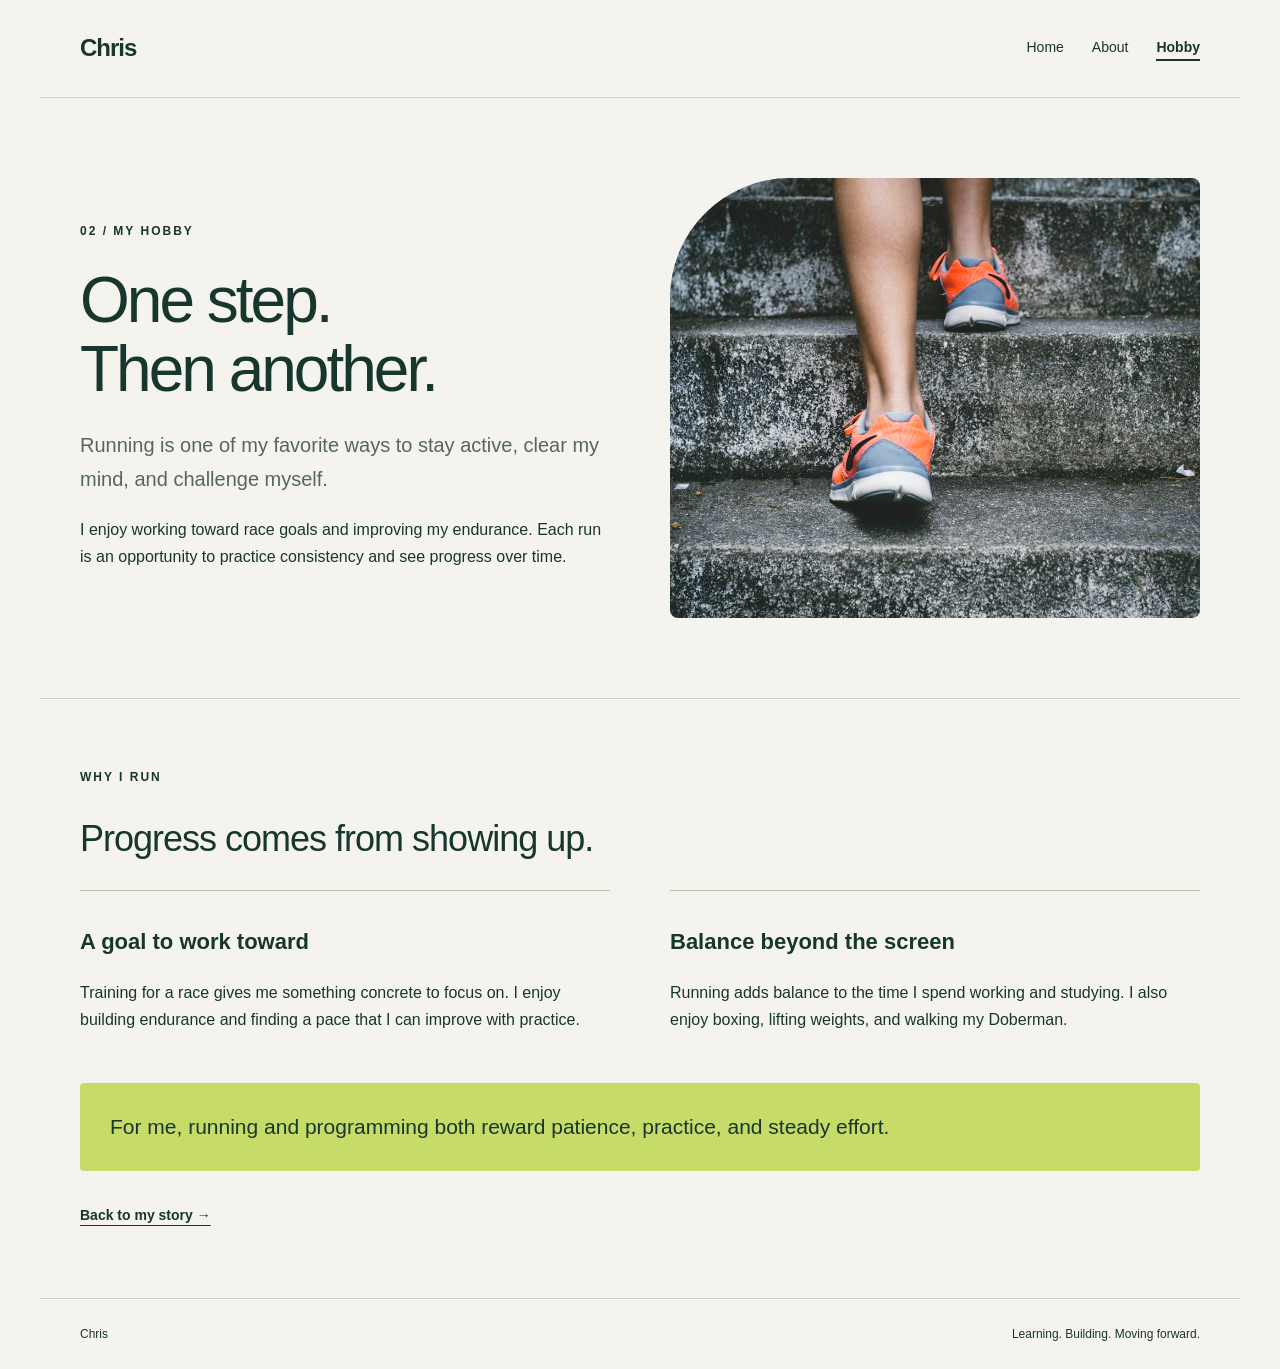
==== hobby.html @ c0fe8e09 "Update website content and photos" ====
<!DOCTYPE html>
<html lang="en">

<head>
    <meta charset="UTF-8">
    <meta name="viewport" content="width=device-width, initial-scale=1">
    <meta name="description" content="Chris: computer science student, aspiring software engineer, and runner.">
    <title>Hobby | Chris</title>
    <link rel="stylesheet" href="styles.css">
</head>

<body><a class="skip" href="#main">Skip to content</a>
    <header><a class="brand" href="index.html">Chris</a>
        <nav aria-label="Main navigation"><a href="index.html">Home</a><a href="about.html">About</a><a
                href="hobby.html" aria-current="page">Hobby</a></nav>
    </header>
    <main id="main">
        <section class="hero">
            <div>
                <p class="eyebrow">02 / My hobby</p>
                <h1>One step.<br>Then another.</h1>
                <p class="lead">Running is one of my favorite ways to stay active, clear my mind, and challenge myself.
                </p>
                <p>I enjoy working toward race goals and improving my endurance. Each run is an opportunity to practice
                    consistency and see progress over time.</p>
            </div>
            <figure><img src="images/running.jpg" alt="Runners moving along an outdoor path" width="1200" height="800">
            </figure>
        </section>
        <section class="intro">
            <p class="eyebrow">Why I run</p>
            <h2>Progress comes from showing up.</h2>
            <div class="columns">
                <article>
                    <h3>A goal to work toward</h3>
                    <p>Training for a race gives me something concrete to focus on. I enjoy building endurance and
                        finding a pace that I can improve with practice.</p>
                </article>
                <article>
                    <h3>Balance beyond the screen</h3>
                    <p>Running adds balance to the time I spend working and studying. I also enjoy boxing, lifting
                        weights, and walking my Doberman.</p>
                </article>
            </div>
            <blockquote>For me, running and programming both reward patience, practice, and steady effort.</blockquote>
            <a class="text-link" href="about.html">Back to my story →</a>
        </section>
    </main>
    <footer><span>Chris</span><span>Learning. Building. Moving forward.</span></footer>
</body>

</html>
---- styles.css ----
:root{color-scheme:light;--paper:#f5f3ed;--ink:#17362d;--accent:#c6db68;--muted:#56665e}*{box-sizing:border-box}body{margin:0;background:var(--paper);color:var(--ink);font-family:Arial,Helvetica,sans-serif;line-height:1.7}a{color:inherit;text-underline-offset:5px}header,main,footer{max-width:1200px;margin:auto}header{padding:28px 40px;display:flex;justify-content:space-between;align-items:center;border-bottom:1px solid #ccd2c6}.brand{text-decoration:none;font-weight:800;letter-spacing:-1px;font-size:24px}.brand span{font-size:15px;letter-spacing:0;font-weight:400}nav{display:flex;gap:28px}nav a{text-decoration:none;font-size:14px}nav a[aria-current]{border-bottom:2px solid var(--ink);font-weight:bold}.hero{padding:80px 40px;display:grid;grid-template-columns:1fr 1fr;align-items:center;gap:60px}.eyebrow,.number{text-transform:uppercase;letter-spacing:2px;font-size:12px;font-weight:bold}h1{font-size:clamp(42px,5vw,68px);line-height:1.08;letter-spacing:-3px;font-weight:500;margin:24px 0}h2{font-size:36px;line-height:1.2;letter-spacing:-1px;font-weight:500}h3{font-size:22px;line-height:1.3}p{max-width:60ch}.lead{font-size:20px;color:var(--muted)}figure{margin:0}img{display:block;width:100%;height:440px;object-fit:cover;border-radius:120px 8px 8px 8px}figcaption{font-size:11px;color:var(--muted);margin-top:10px}.buttons{display:flex;align-items:center;gap:24px;flex-wrap:wrap;margin-top:30px}.button{display:inline-block;background:var(--ink);color:white;padding:13px 23px;text-decoration:none;border-radius:4px}.button:hover{background:#315748}.text-link{font-size:14px;font-weight:bold}.intro{padding:56px 40px 70px;border-top:1px solid #ccd2c6}.columns{display:grid;grid-template-columns:1fr 1fr;gap:60px;margin:28px 0 34px}.columns article{border-top:1px solid #b6c1ad;padding-top:15px}.number{color:var(--muted)}blockquote{margin:30px 0;background:var(--accent);padding:26px 30px;font-size:21px;border-radius:4px}footer{padding:25px 40px;display:flex;justify-content:space-between;font-size:12px;border-top:1px solid #ccd2c6}.skip{position:absolute;left:16px;top:-100px;background:white;padding:10px;z-index:2}.skip:focus{top:10px}a:focus-visible{outline:3px solid #648120;outline-offset:5px}@media(max-width:700px){header{padding:20px;gap:20px;flex-wrap:wrap}.brand span{display:none}nav{gap:20px}.hero{grid-template-columns:1fr;padding:45px 20px;gap:25px}img{height:320px;border-top-left-radius:90px}.intro{padding:35px 20px}.columns{grid-template-columns:1fr;gap:20px}footer{padding:20px;gap:20px;flex-wrap:wrap}h1{letter-spacing:-2px}h2{font-size:30px}}
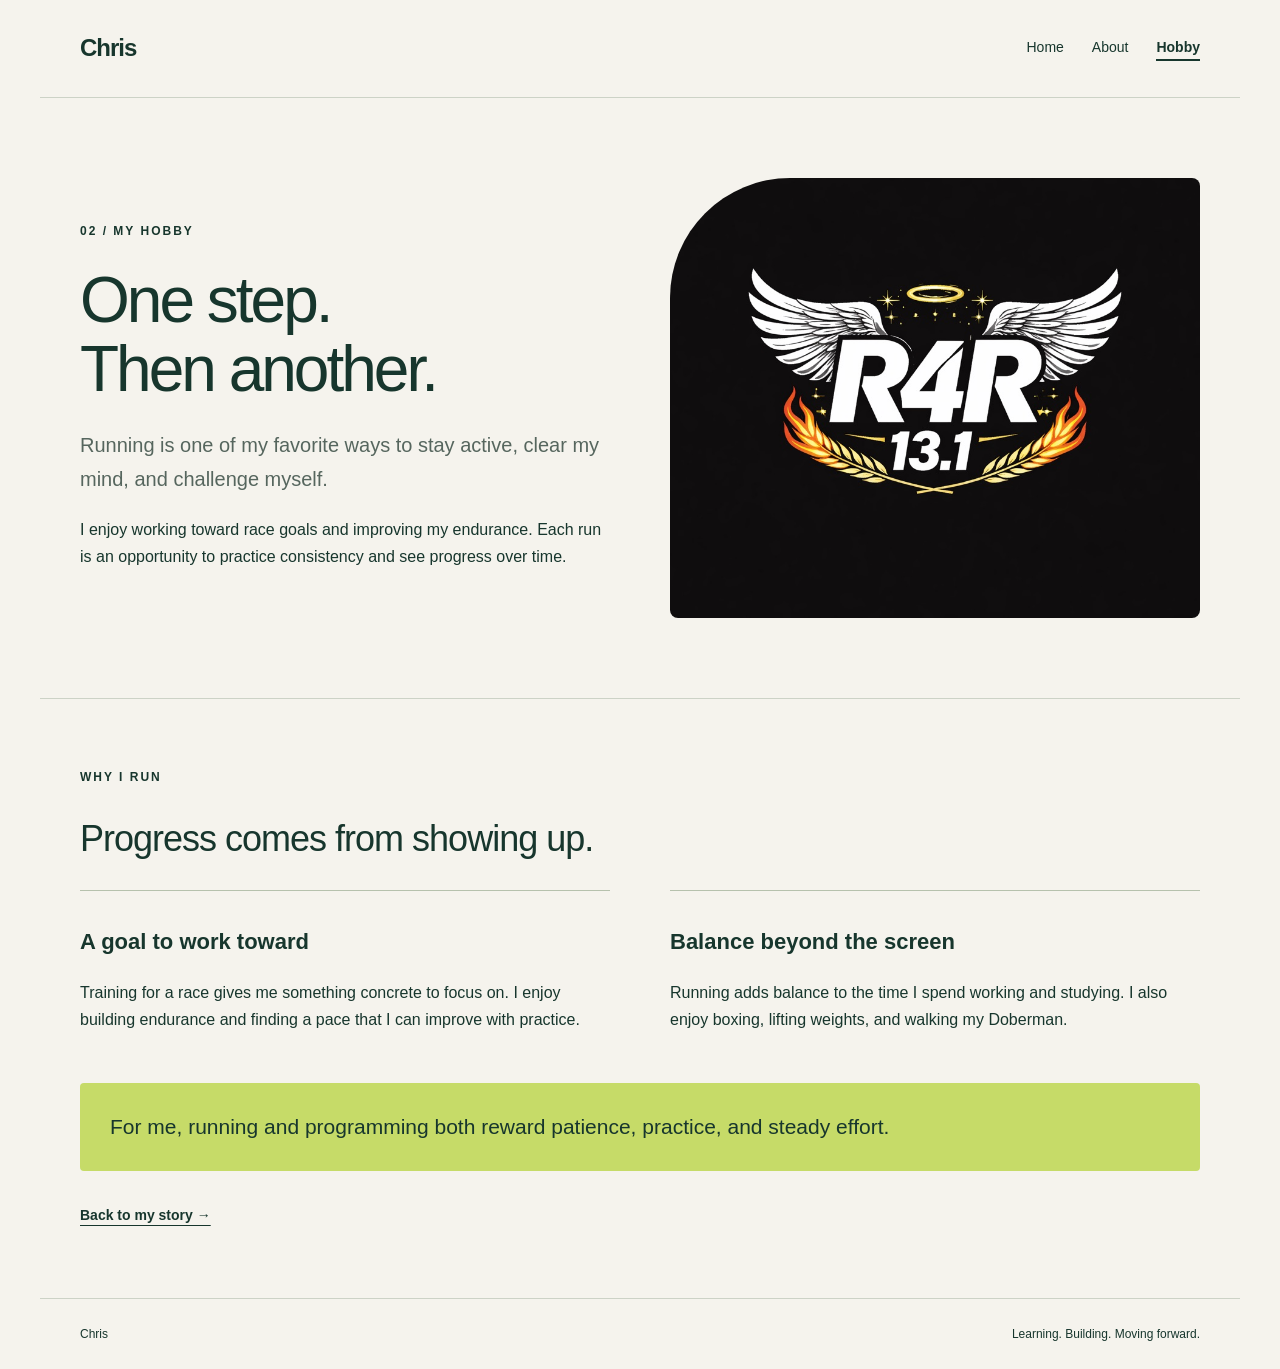
==== commit 99bfd969: "Update website photos" ====
--- a/hobby.html
+++ b/hobby.html
@@ -24,7 +24,7 @@
                 <p>I enjoy working toward race goals and improving my endurance. Each run is an opportunity to practice
                     consistency and see progress over time.</p>
             </div>
-            <figure><img src="images/running.jpg" alt="Runners moving along an outdoor path" width="1200" height="800">
+            <figure><img src="images/running.jpeg"  width="1200" height="800">
             </figure>
         </section>
         <section class="intro">
